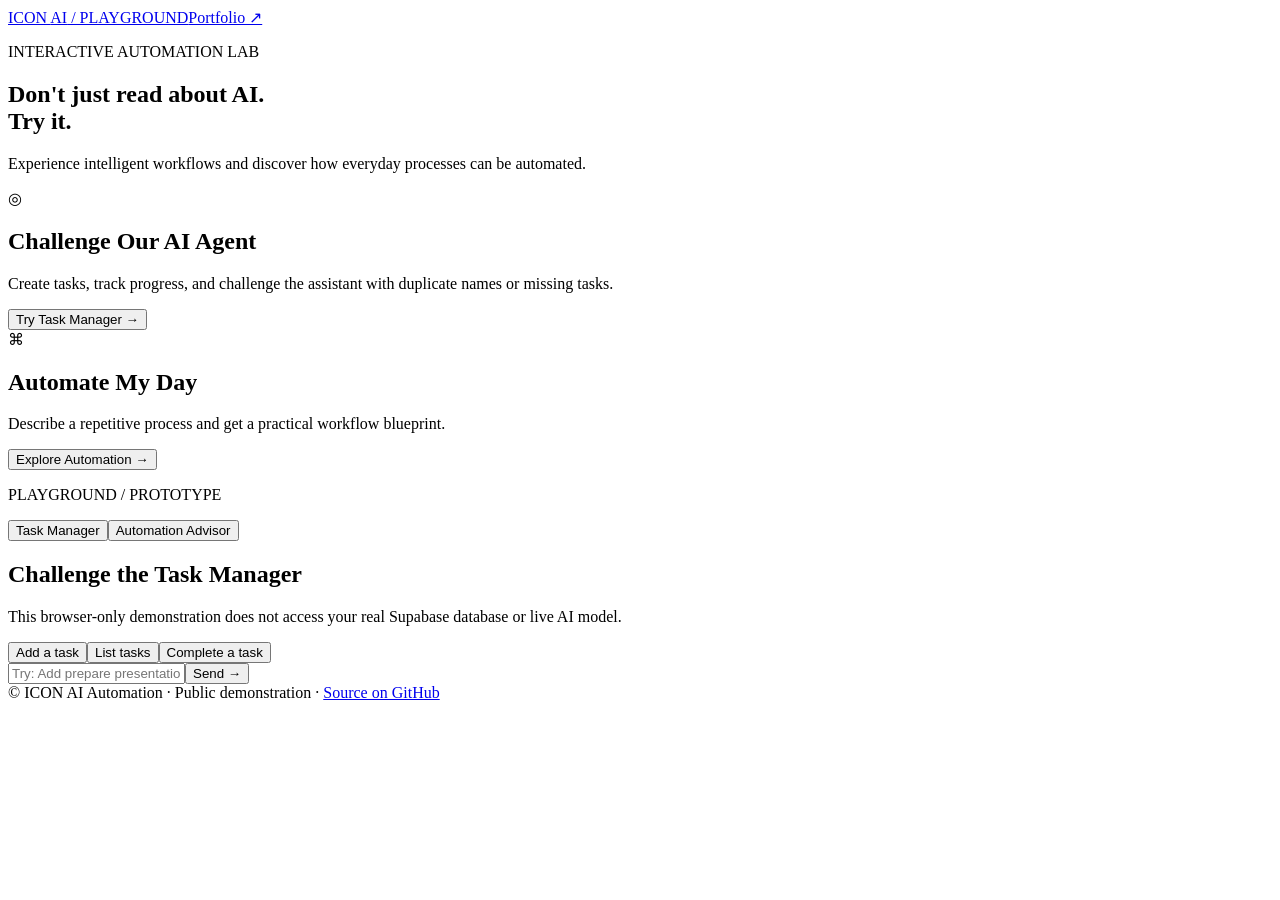
==== index.html @ 32a6e105 "Build ICON AI Playground frontend: index.html" ====
<!doctype html><html lang="en"><head><meta charset="utf-8"><meta name="viewport" content="width=device-width,initial-scale=1"><meta name="description" content="Explore practical AI automation with ICON AI"><title>ICON AI Playground</title><link rel="stylesheet" href="styles.css"></head><body><header class="shell nav"><a class="brand" href="#">ICON <span>AI</span> / PLAYGROUND</a><a href="https://hebaque.github.io">Portfolio ↗</a></header><main class="shell"><section class="hero"><p class="eyebrow">INTERACTIVE AUTOMATION LAB</p><h1>Don't just read about AI.<br><span>Try it.</span></h1><p>Experience intelligent workflows and discover how everyday processes can be automated.</p></section><section class="cards"><article class="card"><div class="symbol">◎</div><h2>Challenge Our AI Agent</h2><p>Create tasks, track progress, and challenge the assistant with duplicate names or missing tasks.</p><button data-show="tasks">Try Task Manager →</button></article><article class="card"><div class="symbol">⌘</div><h2>Automate My Day</h2><p>Describe a repetitive process and get a practical workflow blueprint.</p><button data-show="advisor">Explore Automation →</button></article></section><section class="workspace" id="workspace"><p class="eyebrow">PLAYGROUND / PROTOTYPE</p><div class="tabs"><button class="active" data-tab="tasks">Task Manager</button><button data-tab="advisor">Automation Advisor</button></div><div id="tasks"><h2>Challenge the Task Manager</h2><p class="muted">This browser-only demonstration does not access your real Supabase database or live AI model.</p><div class="examples"><button data-example="Add prepare presentation due 2026-10-20">Add a task</button><button data-example="List tasks">List tasks</button><button data-example="Complete prepare presentation">Complete a task</button></div><div id="messages" role="log" aria-live="polite"></div><form id="task-form"><input id="task-input" aria-label="Task command" placeholder="Try: Add prepare presentation due 2026-10-20" maxlength="500" required><button type="submit">Send →</button></form></div><div id="advisor" hidden><h2>Automate My Day</h2><p>Describe the repetitive process you want to automate.</p><form id="advisor-form"><textarea id="process" placeholder="Every week I receive CVs by email and update a tracker..." rows="5" maxlength="1500" required></textarea><input id="frequency" placeholder="How often? e.g. 20 times a week" maxlength="100"><button type="submit">Generate blueprint →</button></form><pre id="blueprint" aria-live="polite">Your automation blueprint will appear here.</pre><p class="muted">This is a structured rules-based blueprint, not live AI inference.</p></div></section></main><footer class="shell">© ICON AI Automation · Public demonstration · <a href="https://github.com/hebaque/icon-ai-playground">Source on GitHub</a></footer><script src="app.js" defer></script></body></html>
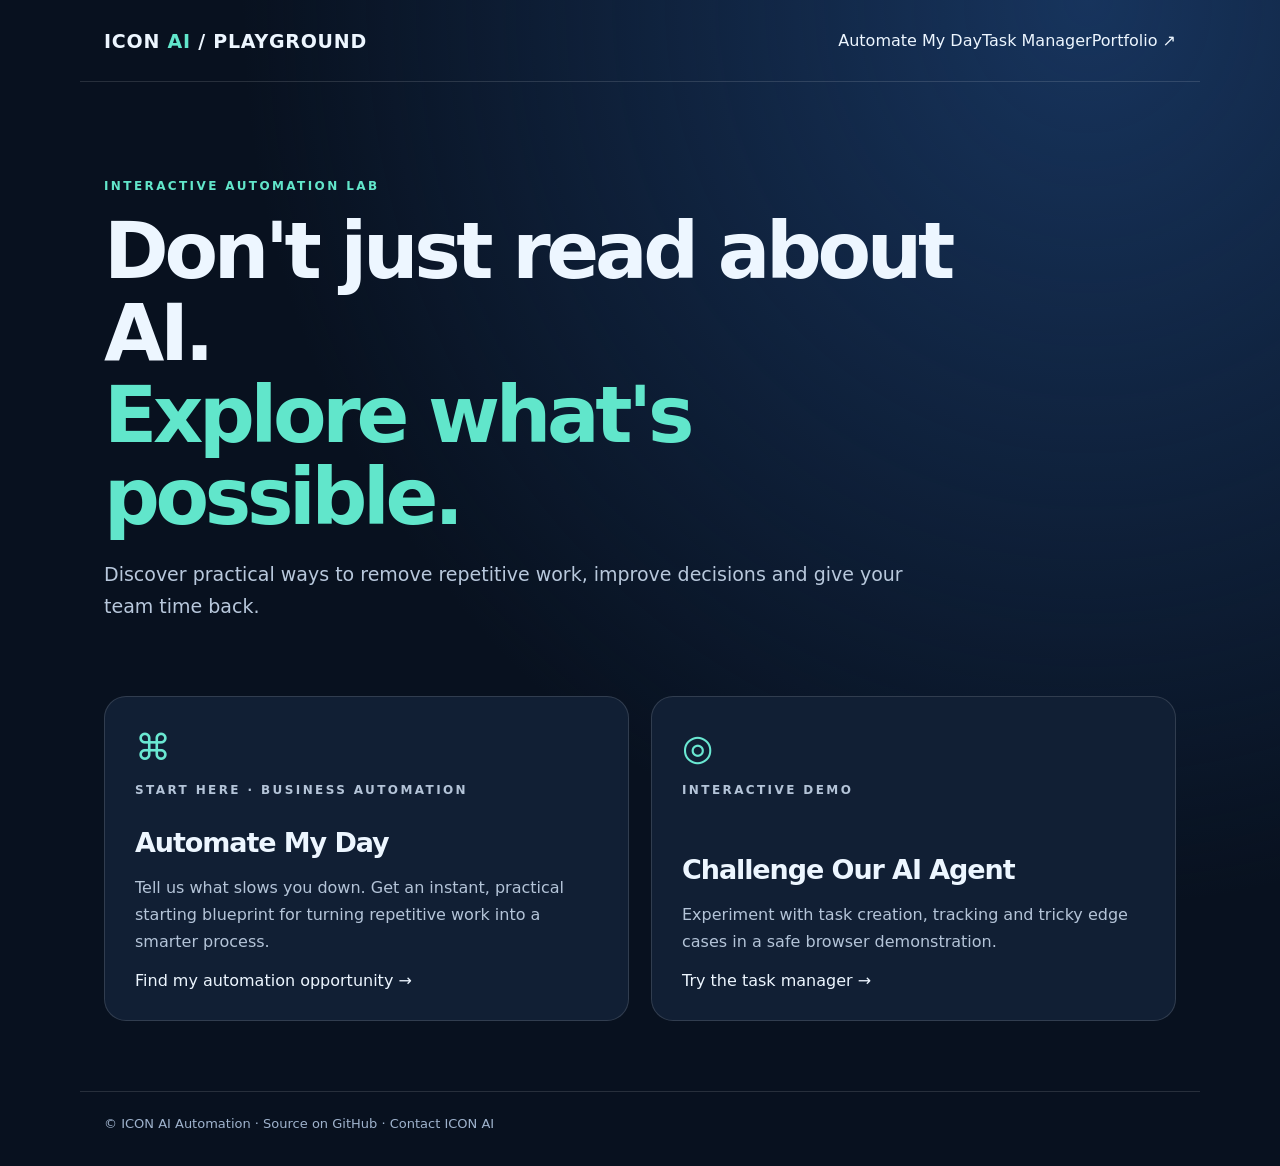
==== commit ce3001fd: "Make homepage link to dedicated experiences" ====
--- a/index.html
+++ b/index.html
@@ -1 +1 @@
-<!doctype html><html lang="en"><head><meta charset="utf-8"><meta name="viewport" content="width=device-width,initial-scale=1"><meta name="description" content="Explore practical AI automation with ICON AI"><title>ICON AI Playground</title><link rel="stylesheet" href="styles.css"></head><body><header class="shell nav"><a class="brand" href="#">ICON <span>AI</span> / PLAYGROUND</a><a href="https://hebaque.github.io">Portfolio ↗</a></header><main class="shell"><section class="hero"><p class="eyebrow">INTERACTIVE AUTOMATION LAB</p><h1>Don't just read about AI.<br><span>Try it.</span></h1><p>Experience intelligent workflows and discover how everyday processes can be automated.</p></section><section class="cards"><article class="card"><div class="symbol">◎</div><h2>Challenge Our AI Agent</h2><p>Create tasks, track progress, and challenge the assistant with duplicate names or missing tasks.</p><button data-show="tasks">Try Task Manager →</button></article><article class="card"><div class="symbol">⌘</div><h2>Automate My Day</h2><p>Describe a repetitive process and get a practical workflow blueprint.</p><button data-show="advisor">Explore Automation →</button></article></section><section class="workspace" id="workspace"><p class="eyebrow">PLAYGROUND / PROTOTYPE</p><div class="tabs"><button class="active" data-tab="tasks">Task Manager</button><button data-tab="advisor">Automation Advisor</button></div><div id="tasks"><h2>Challenge the Task Manager</h2><p class="muted">This browser-only demonstration does not access your real Supabase database or live AI model.</p><div class="examples"><button data-example="Add prepare presentation due 2026-10-20">Add a task</button><button data-example="List tasks">List tasks</button><button data-example="Complete prepare presentation">Complete a task</button></div><div id="messages" role="log" aria-live="polite"></div><form id="task-form"><input id="task-input" aria-label="Task command" placeholder="Try: Add prepare presentation due 2026-10-20" maxlength="500" required><button type="submit">Send →</button></form></div><div id="advisor" hidden><h2>Automate My Day</h2><p>Describe the repetitive process you want to automate.</p><form id="advisor-form"><textarea id="process" placeholder="Every week I receive CVs by email and update a tracker..." rows="5" maxlength="1500" required></textarea><input id="frequency" placeholder="How often? e.g. 20 times a week" maxlength="100"><button type="submit">Generate blueprint →</button></form><pre id="blueprint" aria-live="polite">Your automation blueprint will appear here.</pre><p class="muted">This is a structured rules-based blueprint, not live AI inference.</p></div></section></main><footer class="shell">© ICON AI Automation · Public demonstration · <a href="https://github.com/hebaque/icon-ai-playground">Source on GitHub</a></footer><script src="app.js" defer></script></body></html>+<!doctype html><html lang="en"><head><meta charset="utf-8"><meta name="viewport" content="width=device-width,initial-scale=1"><meta name="description" content="Explore ICON AI Automation's interactive experiences"><title>ICON AI Playground</title><link rel="stylesheet" href="styles.css"></head><body><header class="shell nav"><a class="brand" href="index.html">ICON <span>AI</span> / PLAYGROUND</a><nav class="nav-links"><a href="automate-my-day.html">Automate My Day</a><a href="task-manager.html">Task Manager</a><a href="https://hebaque.github.io">Portfolio ↗</a></nav></header><main class="shell"><section class="hero"><p class="eyebrow">INTERACTIVE AUTOMATION LAB</p><h1>Don't just read about AI.<br><span>Explore what's possible.</span></h1><p>Discover practical ways to remove repetitive work, improve decisions and give your team time back.</p></section><section class="cards"><article class="card featured"><div class="symbol">⌘</div><p class="eyebrow">START HERE · BUSINESS AUTOMATION</p><h2>Automate My Day</h2><p>Tell us what slows you down. Get an instant, practical starting blueprint for turning repetitive work into a smarter process.</p><a class="button" href="automate-my-day.html">Find my automation opportunity →</a></article><article class="card"><div class="symbol">◎</div><p class="eyebrow">INTERACTIVE DEMO</p><h2>Challenge Our AI Agent</h2><p>Experiment with task creation, tracking and tricky edge cases in a safe browser demonstration.</p><a class="button" href="task-manager.html">Try the task manager →</a></article></section></main><footer class="shell">© ICON AI Automation · <a href="https://github.com/hebaque/icon-ai-playground">Source on GitHub</a> · <a href="mailto:hebaque@ai.icon-ies.com">Contact ICON AI</a></footer></body></html>
--- a/styles.css
+++ b/styles.css
@@ -0,0 +1 @@
+:root{font-family:Inter,system-ui,-apple-system,Segoe UI,sans-serif;color:#edf6ff;background:#08111f}*{box-sizing:border-box}body{margin:0;background:radial-gradient(ellipse at 85% 0,#17345d,transparent 55%),#08111f}a{color:inherit;text-decoration:none}.shell{max-width:1120px;margin:auto;padding:0 24px}.nav{height:82px;display:flex;justify-content:space-between;align-items:center;border-bottom:1px solid #ffffff20}.nav>a:last-child{color:#b8c8dc}.brand{font-size:19px;font-weight:850;letter-spacing:.04em}.brand span,.hero h1 span{color:#61e6cb}.hero{padding:85px 0 55px;max-width:850px}.eyebrow{color:#62e6ca;font-size:12px;letter-spacing:.2em;font-weight:800}.hero h1{font-size:clamp(44px,7vw,78px);line-height:1.05;letter-spacing:-.055em;margin:18px 0}.hero p:not(.eyebrow){font-size:19px;line-height:1.7;color:#b8c8dc}.cards{display:grid;grid-template-columns:1fr 1fr;gap:22px;margin-bottom:70px}.card,.workspace{background:#111f34;border:1px solid #ffffff22;border-radius:22px;padding:30px}.card{min-height:290px;display:flex;flex-direction:column}.card h2{font-size:27px;letter-spacing:-.04em;margin:14px 0 0}.card p{color:#b4c4d8;line-height:1.7;flex:1}.symbol{color:#6ae8d2;font-size:36px}button{cursor:pointer;background:#61e6cb;color:#07222a;border:0;border-radius:10px;padding:12px 17px;font:inherit;font-weight:750}button:hover{filter:brightness(1.1)}.card button{align-self:flex-start}.workspace{margin-bottom:70px}.tabs,.examples{display:flex;gap:10px;flex-wrap:wrap;margin:22px 0}.tabs button,.examples button{background:#223651;color:#d6e8fa}.tabs button.active{background:#61e6cb;color:#09212a}.muted{color:#9bafc8;font-size:14px}#messages{background:#081525;border:1px solid #304560;border-radius:12px;padding:17px;min-height:210px;max-height:380px;overflow:auto;white-space:pre-wrap;line-height:1.65}.message{margin:0 0 12px}.message.user{color:#77e8d4}#task-form{display:flex;gap:10px;margin-top:12px}input,textarea{background:#081525;color:white;border:1px solid #405875;border-radius:10px;padding:14px;font:inherit;width:100%}#task-form input{flex:1}#advisor-form{display:grid;gap:12px}#advisor-form button{justify-self:start}#blueprint{background:#081525;border:1px solid #304560;border-radius:12px;padding:18px;white-space:pre-wrap;line-height:1.8;font:inherit;color:#d8e7f6}footer{border-top:1px solid #ffffff20;padding-top:24px!important;padding-bottom:35px!important;color:#9fb3cd;font-size:13px}@media(max-width:700px){.hero{padding:55px 0 35px}.cards{grid-template-columns:1fr}.card{min-height:245px}.workspace,.card{padding:20px}#task-form{flex-direction:column}}
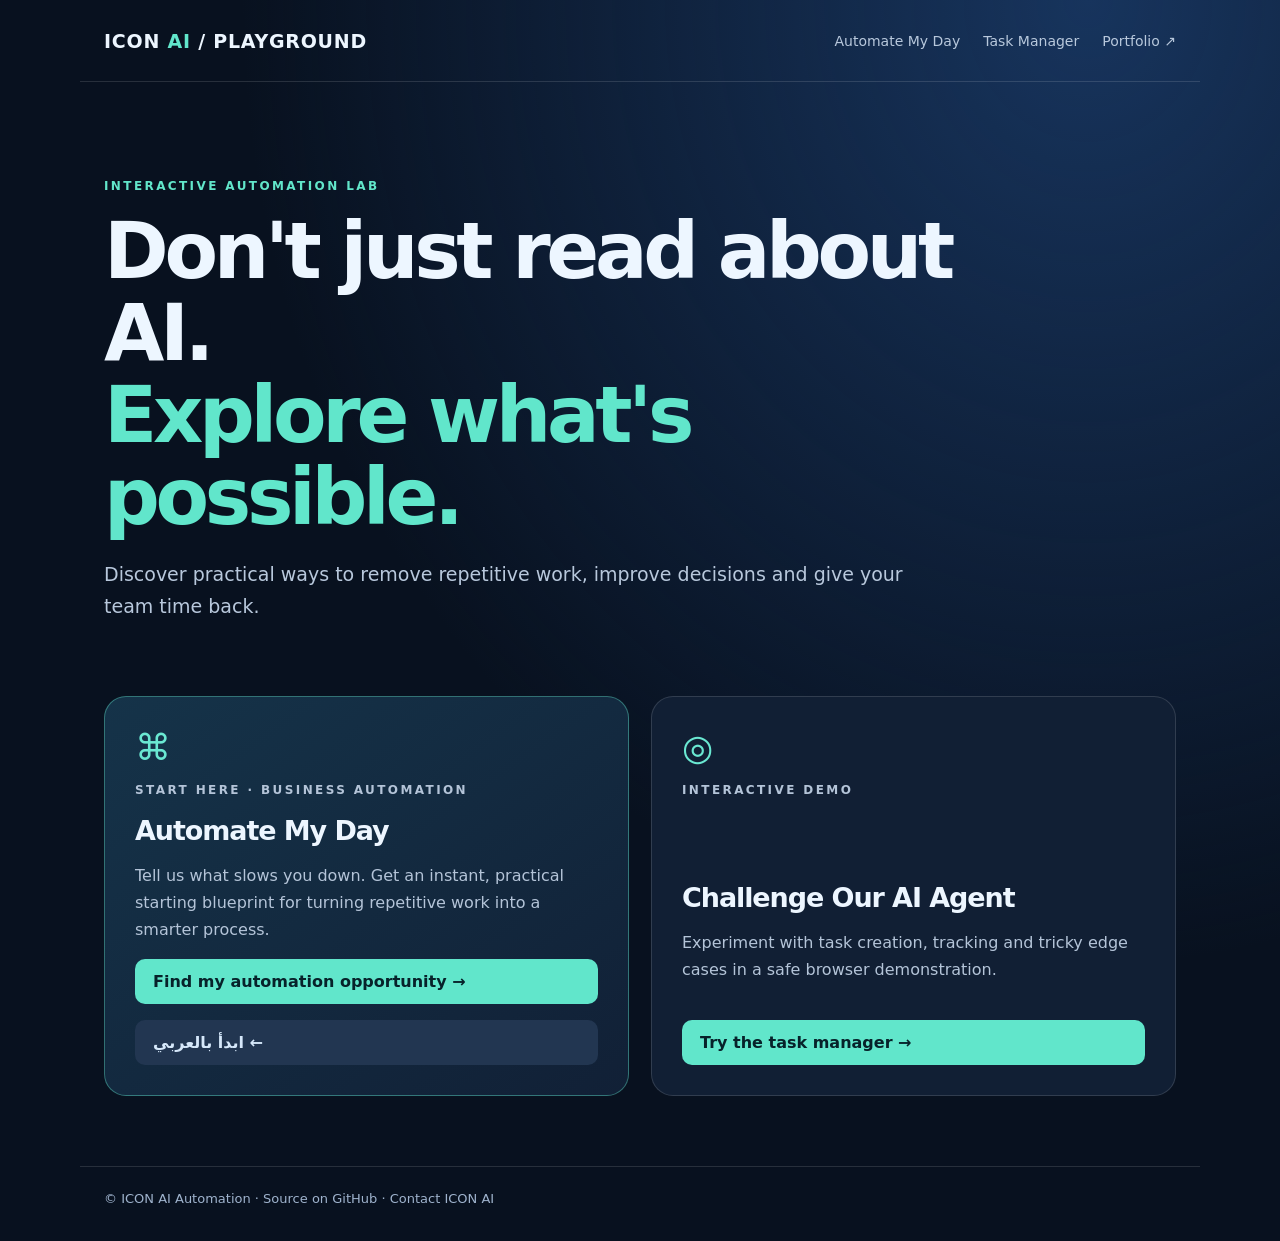
==== commit 123cac80: "Link Arabic assessment from homepage" ====
--- a/index.html
+++ b/index.html
@@ -1 +1 @@
-<!doctype html><html lang="en"><head><meta charset="utf-8"><meta name="viewport" content="width=device-width,initial-scale=1"><meta name="description" content="Explore ICON AI Automation's interactive experiences"><title>ICON AI Playground</title><link rel="stylesheet" href="styles.css"></head><body><header class="shell nav"><a class="brand" href="index.html">ICON <span>AI</span> / PLAYGROUND</a><nav class="nav-links"><a href="automate-my-day.html">Automate My Day</a><a href="task-manager.html">Task Manager</a><a href="https://hebaque.github.io">Portfolio ↗</a></nav></header><main class="shell"><section class="hero"><p class="eyebrow">INTERACTIVE AUTOMATION LAB</p><h1>Don't just read about AI.<br><span>Explore what's possible.</span></h1><p>Discover practical ways to remove repetitive work, improve decisions and give your team time back.</p></section><section class="cards"><article class="card featured"><div class="symbol">⌘</div><p class="eyebrow">START HERE · BUSINESS AUTOMATION</p><h2>Automate My Day</h2><p>Tell us what slows you down. Get an instant, practical starting blueprint for turning repetitive work into a smarter process.</p><a class="button" href="automate-my-day.html">Find my automation opportunity →</a></article><article class="card"><div class="symbol">◎</div><p class="eyebrow">INTERACTIVE DEMO</p><h2>Challenge Our AI Agent</h2><p>Experiment with task creation, tracking and tricky edge cases in a safe browser demonstration.</p><a class="button" href="task-manager.html">Try the task manager →</a></article></section></main><footer class="shell">© ICON AI Automation · <a href="https://github.com/hebaque/icon-ai-playground">Source on GitHub</a> · <a href="mailto:hebaque@ai.icon-ies.com">Contact ICON AI</a></footer></body></html>+<!doctype html><html lang="en"><head><meta charset="utf-8"><meta name="viewport" content="width=device-width,initial-scale=1"><meta name="description" content="Explore ICON AI Automation's interactive experiences"><title>ICON AI Playground</title><link rel="stylesheet" href="styles.css"></head><body><header class="shell nav"><a class="brand" href="index.html">ICON <span>AI</span> / PLAYGROUND</a><nav class="nav-links"><a href="automate-my-day.html">Automate My Day</a><a href="task-manager.html">Task Manager</a><a href="https://hebaque.github.io">Portfolio ↗</a></nav></header><main class="shell"><section class="hero"><p class="eyebrow">INTERACTIVE AUTOMATION LAB</p><h1>Don't just read about AI.<br><span>Explore what's possible.</span></h1><p>Discover practical ways to remove repetitive work, improve decisions and give your team time back.</p></section><section class="cards"><article class="card featured"><div class="symbol">⌘</div><p class="eyebrow">START HERE · BUSINESS AUTOMATION</p><h2>Automate My Day</h2><p>Tell us what slows you down. Get an instant, practical starting blueprint for turning repetitive work into a smarter process.</p><a class="button" href="automate-my-day.html">Find my automation opportunity →</a> <a class="button secondary-button" href="automate-my-day-ar.html" lang="ar">ابدأ بالعربي ←</a></article><article class="card"><div class="symbol">◎</div><p class="eyebrow">INTERACTIVE DEMO</p><h2>Challenge Our AI Agent</h2><p>Experiment with task creation, tracking and tricky edge cases in a safe browser demonstration.</p><a class="button" href="task-manager.html">Try the task manager →</a></article></section></main><footer class="shell">© ICON AI Automation · <a href="https://github.com/hebaque/icon-ai-playground">Source on GitHub</a> · <a href="mailto:hebaque@ai.icon-ies.com">Contact ICON AI</a></footer></body></html>
--- a/styles.css
+++ b/styles.css
@@ -1 +1,9 @@
-:root{font-family:Inter,system-ui,-apple-system,Segoe UI,sans-serif;color:#edf6ff;background:#08111f}*{box-sizing:border-box}body{margin:0;background:radial-gradient(ellipse at 85% 0,#17345d,transparent 55%),#08111f}a{color:inherit;text-decoration:none}.shell{max-width:1120px;margin:auto;padding:0 24px}.nav{height:82px;display:flex;justify-content:space-between;align-items:center;border-bottom:1px solid #ffffff20}.nav>a:last-child{color:#b8c8dc}.brand{font-size:19px;font-weight:850;letter-spacing:.04em}.brand span,.hero h1 span{color:#61e6cb}.hero{padding:85px 0 55px;max-width:850px}.eyebrow{color:#62e6ca;font-size:12px;letter-spacing:.2em;font-weight:800}.hero h1{font-size:clamp(44px,7vw,78px);line-height:1.05;letter-spacing:-.055em;margin:18px 0}.hero p:not(.eyebrow){font-size:19px;line-height:1.7;color:#b8c8dc}.cards{display:grid;grid-template-columns:1fr 1fr;gap:22px;margin-bottom:70px}.card,.workspace{background:#111f34;border:1px solid #ffffff22;border-radius:22px;padding:30px}.card{min-height:290px;display:flex;flex-direction:column}.card h2{font-size:27px;letter-spacing:-.04em;margin:14px 0 0}.card p{color:#b4c4d8;line-height:1.7;flex:1}.symbol{color:#6ae8d2;font-size:36px}button{cursor:pointer;background:#61e6cb;color:#07222a;border:0;border-radius:10px;padding:12px 17px;font:inherit;font-weight:750}button:hover{filter:brightness(1.1)}.card button{align-self:flex-start}.workspace{margin-bottom:70px}.tabs,.examples{display:flex;gap:10px;flex-wrap:wrap;margin:22px 0}.tabs button,.examples button{background:#223651;color:#d6e8fa}.tabs button.active{background:#61e6cb;color:#09212a}.muted{color:#9bafc8;font-size:14px}#messages{background:#081525;border:1px solid #304560;border-radius:12px;padding:17px;min-height:210px;max-height:380px;overflow:auto;white-space:pre-wrap;line-height:1.65}.message{margin:0 0 12px}.message.user{color:#77e8d4}#task-form{display:flex;gap:10px;margin-top:12px}input,textarea{background:#081525;color:white;border:1px solid #405875;border-radius:10px;padding:14px;font:inherit;width:100%}#task-form input{flex:1}#advisor-form{display:grid;gap:12px}#advisor-form button{justify-self:start}#blueprint{background:#081525;border:1px solid #304560;border-radius:12px;padding:18px;white-space:pre-wrap;line-height:1.8;font:inherit;color:#d8e7f6}footer{border-top:1px solid #ffffff20;padding-top:24px!important;padding-bottom:35px!important;color:#9fb3cd;font-size:13px}@media(max-width:700px){.hero{padding:55px 0 35px}.cards{grid-template-columns:1fr}.card{min-height:245px}.workspace,.card{padding:20px}#task-form{flex-direction:column}}+:root{font-family:Inter,system-ui,-apple-system,Segoe UI,sans-serif;color:#edf6ff;background:#08111f}*{box-sizing:border-box}body{margin:0;background:radial-gradient(ellipse at 85% 0,#17345d,transparent 55%),#08111f}a{color:inherit;text-decoration:none}.shell{max-width:1120px;margin:auto;padding:0 24px}.nav{height:82px;display:flex;justify-content:space-between;align-items:center;border-bottom:1px solid #ffffff20}.nav>a:last-child{color:#b8c8dc}.brand{font-size:19px;font-weight:850;letter-spacing:.04em}.brand span,.hero h1 span{color:#61e6cb}.hero{padding:85px 0 55px;max-width:850px}.eyebrow{color:#62e6ca;font-size:12px;letter-spacing:.2em;font-weight:800}.hero h1{font-size:clamp(44px,7vw,78px);line-height:1.05;letter-spacing:-.055em;margin:18px 0}.hero p:not(.eyebrow){font-size:19px;line-height:1.7;color:#b8c8dc}.cards{display:grid;grid-template-columns:1fr 1fr;gap:22px;margin-bottom:70px}.card,.workspace{background:#111f34;border:1px solid #ffffff22;border-radius:22px;padding:30px}.card{min-height:290px;display:flex;flex-direction:column}.card h2{font-size:27px;letter-spacing:-.04em;margin:14px 0 0}.card p{color:#b4c4d8;line-height:1.7;flex:1}.symbol{color:#6ae8d2;font-size:36px}button{cursor:pointer;background:#61e6cb;color:#07222a;border:0;border-radius:10px;padding:12px 17px;font:inherit;font-weight:750}button:hover{filter:brightness(1.1)}.card button{align-self:flex-start}.workspace{margin-bottom:70px}.tabs,.examples{display:flex;gap:10px;flex-wrap:wrap;margin:22px 0}.tabs button,.examples button{background:#223651;color:#d6e8fa}.tabs button.active{background:#61e6cb;color:#09212a}.muted{color:#9bafc8;font-size:14px}#messages{background:#081525;border:1px solid #304560;border-radius:12px;padding:17px;min-height:210px;max-height:380px;overflow:auto;white-space:pre-wrap;line-height:1.65}.message{margin:0 0 12px}.message.user{color:#77e8d4}#task-form{display:flex;gap:10px;margin-top:12px}input,textarea{background:#081525;color:white;border:1px solid #405875;border-radius:10px;padding:14px;font:inherit;width:100%}#task-form input{flex:1}#advisor-form{display:grid;gap:12px}#advisor-form button{justify-self:start}#blueprint{background:#081525;border:1px solid #304560;border-radius:12px;padding:18px;white-space:pre-wrap;line-height:1.8;font:inherit;color:#d8e7f6}footer{border-top:1px solid #ffffff20;padding-top:24px!important;padding-bottom:35px!important;color:#9fb3cd;font-size:13px}@media(max-width:700px){.hero{padding:55px 0 35px}.cards{grid-template-columns:1fr}.card{min-height:245px}.workspace,.card{padding:20px}#task-form{flex-direction:column}}
+.nav-links{display:flex;align-items:center;gap:23px;font-size:14px;color:#b8c8dc}.nav-links a:hover{color:#61e6cb}.button{display:inline-block;background:#61e6cb;color:#07222a;border-radius:10px;padding:13px 18px;font-weight:750}.button:hover{filter:brightness(1.1)}.featured{border-color:#61e6cb66;background:linear-gradient(145deg,#153349,#112036)}.featured .eyebrow{margin-bottom:0}.marketing{padding-bottom:60px}.compact{padding-bottom:35px}.value-grid{display:grid;grid-template-columns:repeat(3,1fr);gap:18px;margin-bottom:55px}.value-grid>div{padding:24px;border:1px solid #ffffff22;border-radius:16px;background:#101f34}.value-grid strong{font-size:20px}.value-grid p,.closing p{color:#b8c8dc;line-height:1.7}.closing{padding:5px 0 80px;max-width:800px}.closing h2{font-size:clamp(28px,4vw,44px);line-height:1.2;letter-spacing:-.04em}.closing .button{margin-top:12px}#advisor-form label{font-weight:650}.result{margin-top:30px;border-top:1px solid #ffffff22;padding-top:18px}.result .button{margin-top:14px}#blueprint{overflow-wrap:anywhere;white-space:pre-wrap}html{scroll-behavior:smooth}@media(max-width:700px){.nav{height:auto;min-height:85px;align-items:flex-start;flex-direction:column;gap:13px;padding-top:18px;padding-bottom:18px}.nav-links{flex-wrap:wrap;gap:12px}.value-grid{grid-template-columns:1fr}.marketing{padding-top:45px}}
+
+#advisor-form select{background:#081525;color:white;border:1px solid #405875;border-radius:10px;padding:14px;font:inherit;width:100%}#advisor-form label{margin-top:9px}.report-metrics{display:grid;grid-template-columns:repeat(2,minmax(0,1fr));gap:14px;margin:20px 0}.report-metrics>div{padding:20px;border:1px solid #405875;border-radius:12px;background:#081525}.report-metrics small{display:block;color:#aabed6;margin-bottom:10px}.report-metrics strong{font-size:25px;color:#61e6cb}.report-body{background:#081525;border:1px solid #304560;border-radius:12px;padding:18px;white-space:pre-wrap;overflow-wrap:anywhere;line-height:1.7}.secondary-button{background:#223651;color:#d6e8fa;margin-top:16px}#contact-cta{margin-top:16px}@media(max-width:560px){.report-metrics{grid-template-columns:1fr}}
+
+.report-actions{display:grid;grid-template-columns:repeat(2,minmax(0,1fr));gap:16px;margin-top:22px}.action-panel{border:1px solid #405875;border-radius:14px;padding:20px;background:#081525}.action-panel h4{margin:0 0 8px;font-size:18px}.action-panel p{line-height:1.6}.action-panel .button{margin-top:10px}.action-panel button{margin-top:10px}.action-panel button:disabled{opacity:.5;cursor:not-allowed;filter:none}@media(max-width:700px){.report-actions{grid-template-columns:1fr}}
+
+/* Arabic right-to-left presentation */
+html[dir="rtl"]{font-family:Tahoma,"Segoe UI",Arial,sans-serif}html[dir="rtl"] .hero h1{letter-spacing:0;line-height:1.25}html[dir="rtl"] .eyebrow{letter-spacing:0}html[dir="rtl"] .brand{direction:ltr;unicode-bidi:isolate}html[dir="rtl"] input,html[dir="rtl"] textarea,html[dir="rtl"] select,html[dir="rtl"] .report-body{text-align:right;direction:rtl}html[dir="rtl"] .nav-links{direction:rtl}html[dir="rtl"] .report-body{line-height:2}html[dir="rtl"] .report-metrics strong{direction:ltr;unicode-bidi:isolate;display:inline-block}html[dir="rtl"] .closing h2{letter-spacing:0}
